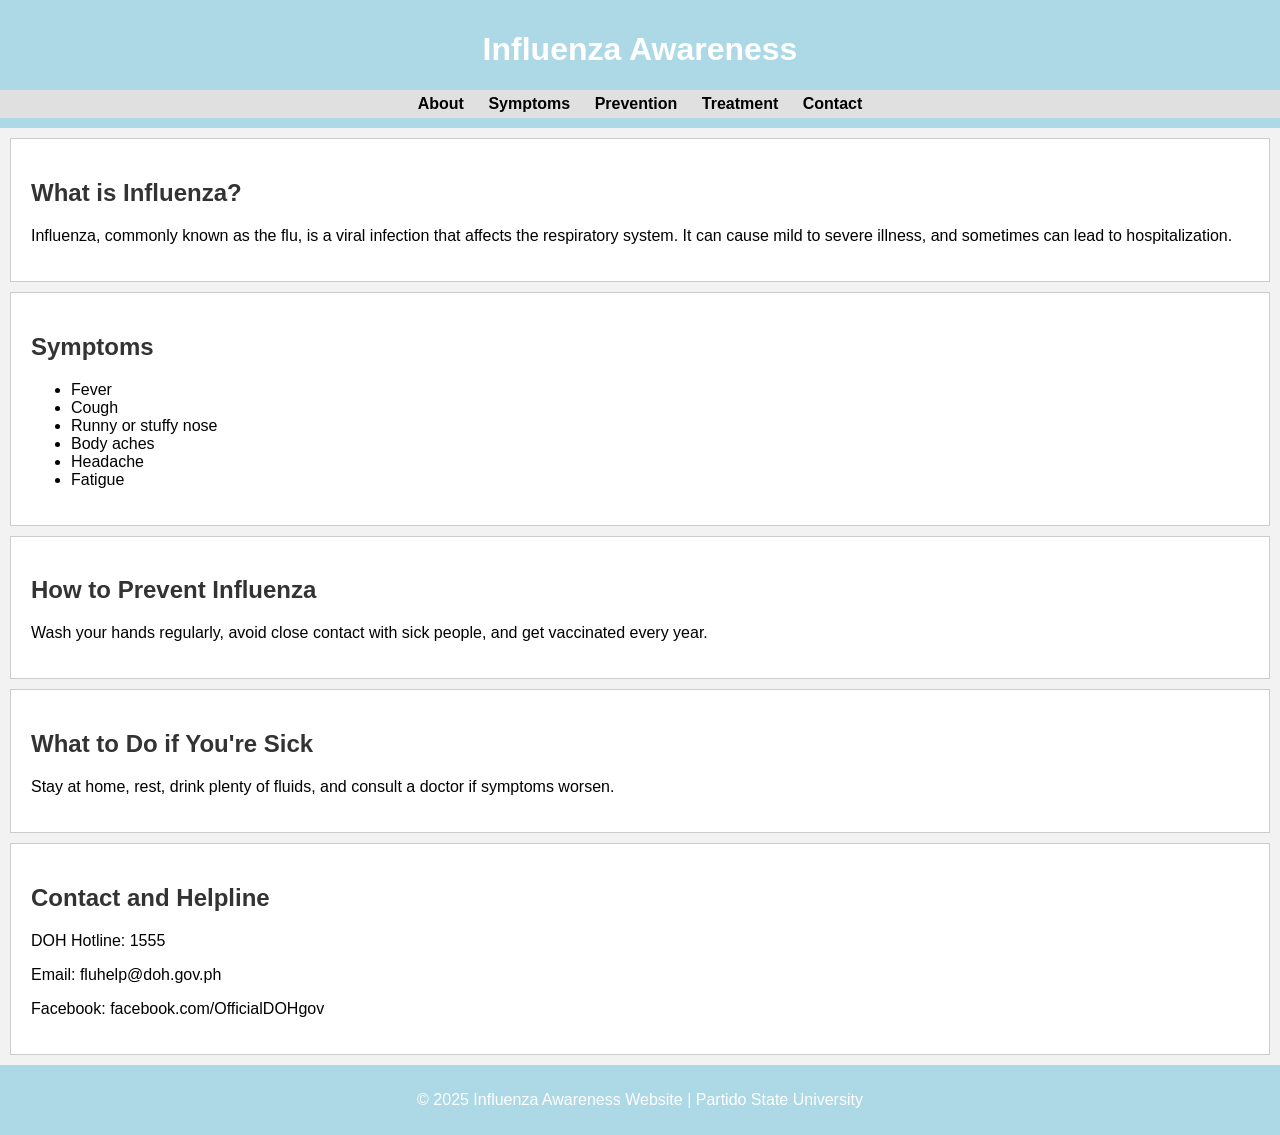
==== index.html @ 0a3682b6 "First commit version 1" ====
<!DOCTYPE html>
<html lang="en">
<head>
  <meta charset="UTF-8">
  <meta name="viewport" content="width=device-width, initial-scale=1.0">
  <title>Influenza Awareness Website - Version 1</title>
  <link rel="stylesheet" href="style.css">
</head>
<body>
  <header>
    <h1>Influenza Awareness</h1>
    <nav>
      <a href="#about">About</a>
      <a href="#symptoms">Symptoms</a>
      <a href="#prevention">Prevention</a>
      <a href="#treatment">Treatment</a>
      <a href="#contact">Contact</a>
    </nav>
  </header>

  <section id="about">
    <h2>What is Influenza?</h2>
    <p>Influenza, commonly known as the flu, is a viral infection that affects the respiratory system. 
       It can cause mild to severe illness, and sometimes can lead to hospitalization.</p>
  </section>

  <section id="symptoms">
    <h2>Symptoms</h2>
    <ul>
      <li>Fever</li>
      <li>Cough</li>
      <li>Runny or stuffy nose</li>
      <li>Body aches</li>
      <li>Headache</li>
      <li>Fatigue</li>
    </ul>
  </section>

  <section id="prevention">
    <h2>How to Prevent Influenza</h2>
    <p>Wash your hands regularly, avoid close contact with sick people, and get vaccinated every year.</p>
  </section>

  <section id="treatment">
    <h2>What to Do if You're Sick</h2>
    <p>Stay at home, rest, drink plenty of fluids, and consult a doctor if symptoms worsen.</p>
  </section>

  <section id="contact">
    <h2>Contact and Helpline</h2>
    <p>DOH Hotline: 1555</p>
    <p>Email: fluhelp@doh.gov.ph</p>
    <p>Facebook: facebook.com/OfficialDOHgov</p>
  </section>

  <footer>
    <p>© 2025 Influenza Awareness Website | Partido State University</p>
  </footer>
</body>
</html>
---- style.css ----
body {
  font-family: Arial, sans-serif;
  margin: 0;
  padding: 0;
  background-color: #f2f2f2;
}

header {
  background-color: lightblue;
  color: white;
  text-align: center;
  padding: 10px 0;
}

nav {
  background-color: #e0e0e0;
  padding: 5px;
}

nav a {
  text-decoration: none;
  color: black;
  margin: 0 10px;
  font-weight: bold;
}

section {
  padding: 20px;
  background-color: white;
  margin: 10px;
  border: 1px solid #ccc;
}

h2 {
  color: #333;
}

footer {
  background-color: lightblue;
  color: white;
  text-align: center;
  padding: 10px 0;
}
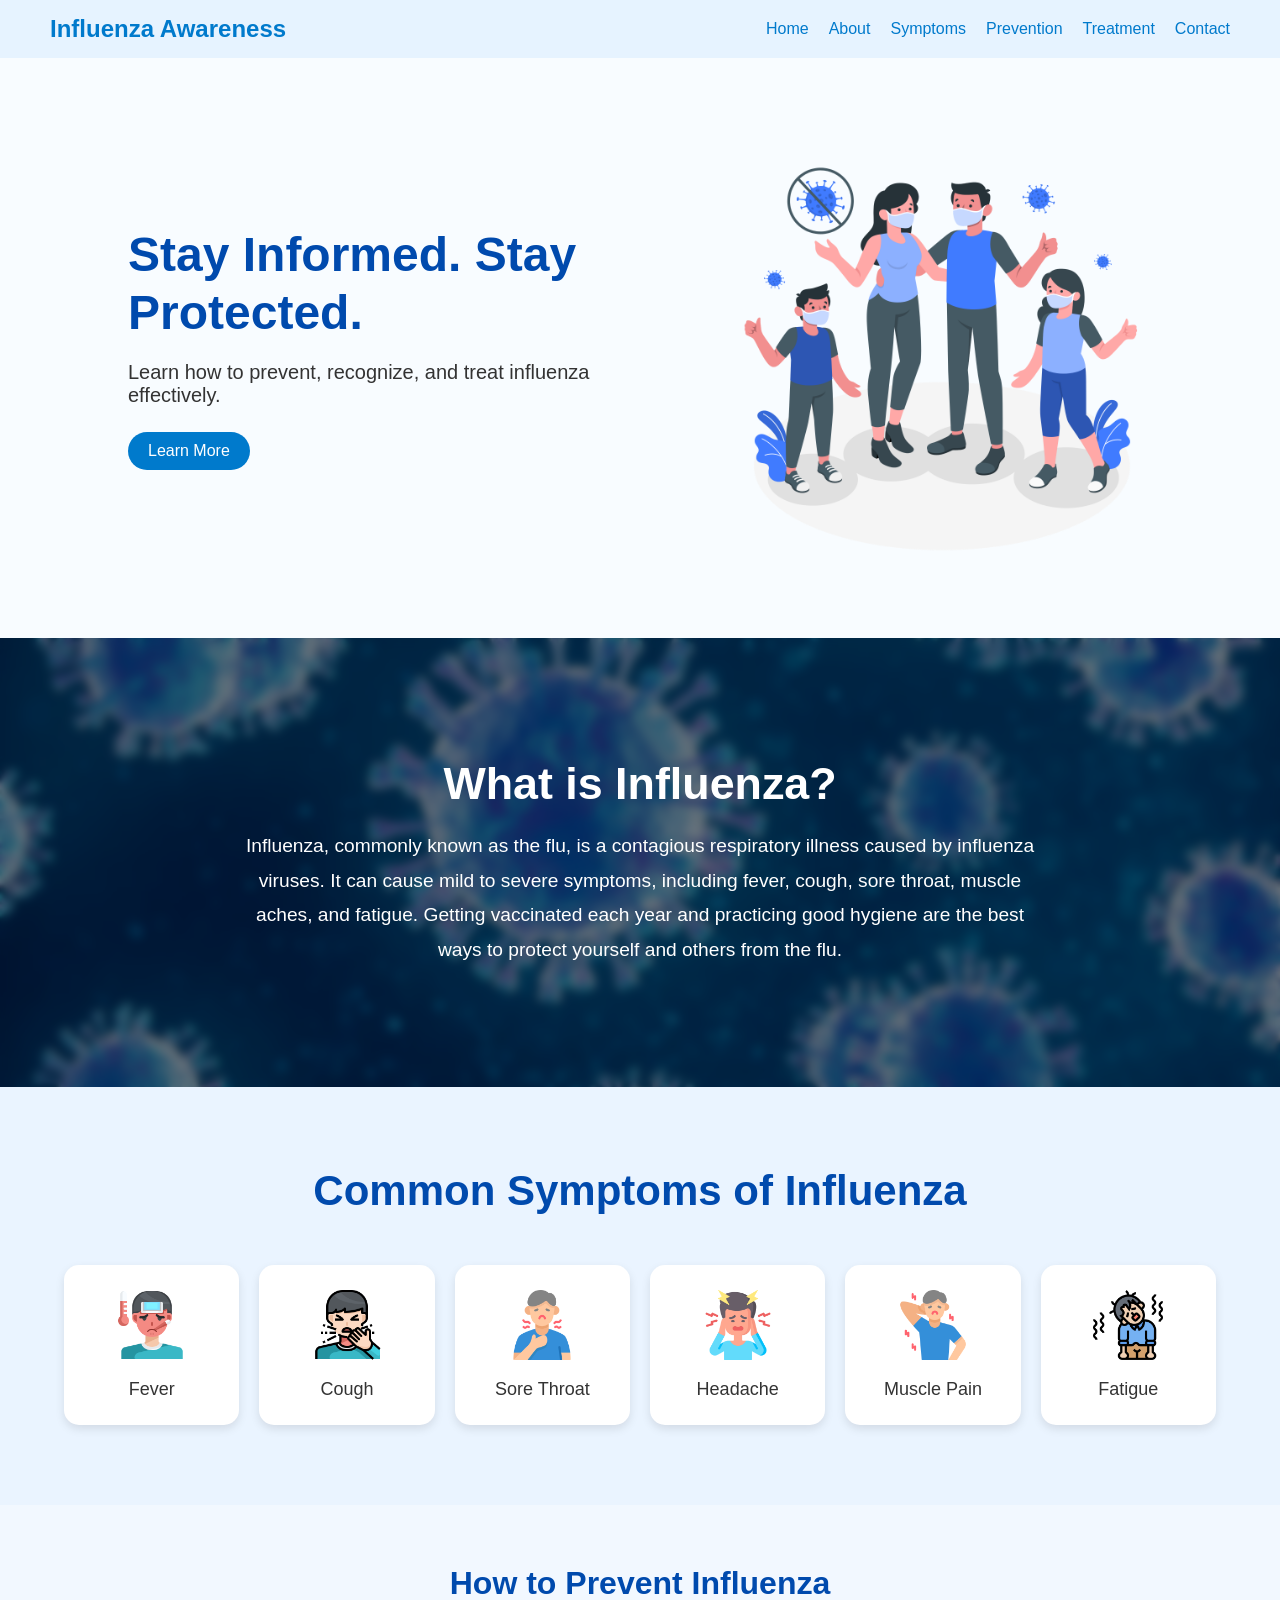
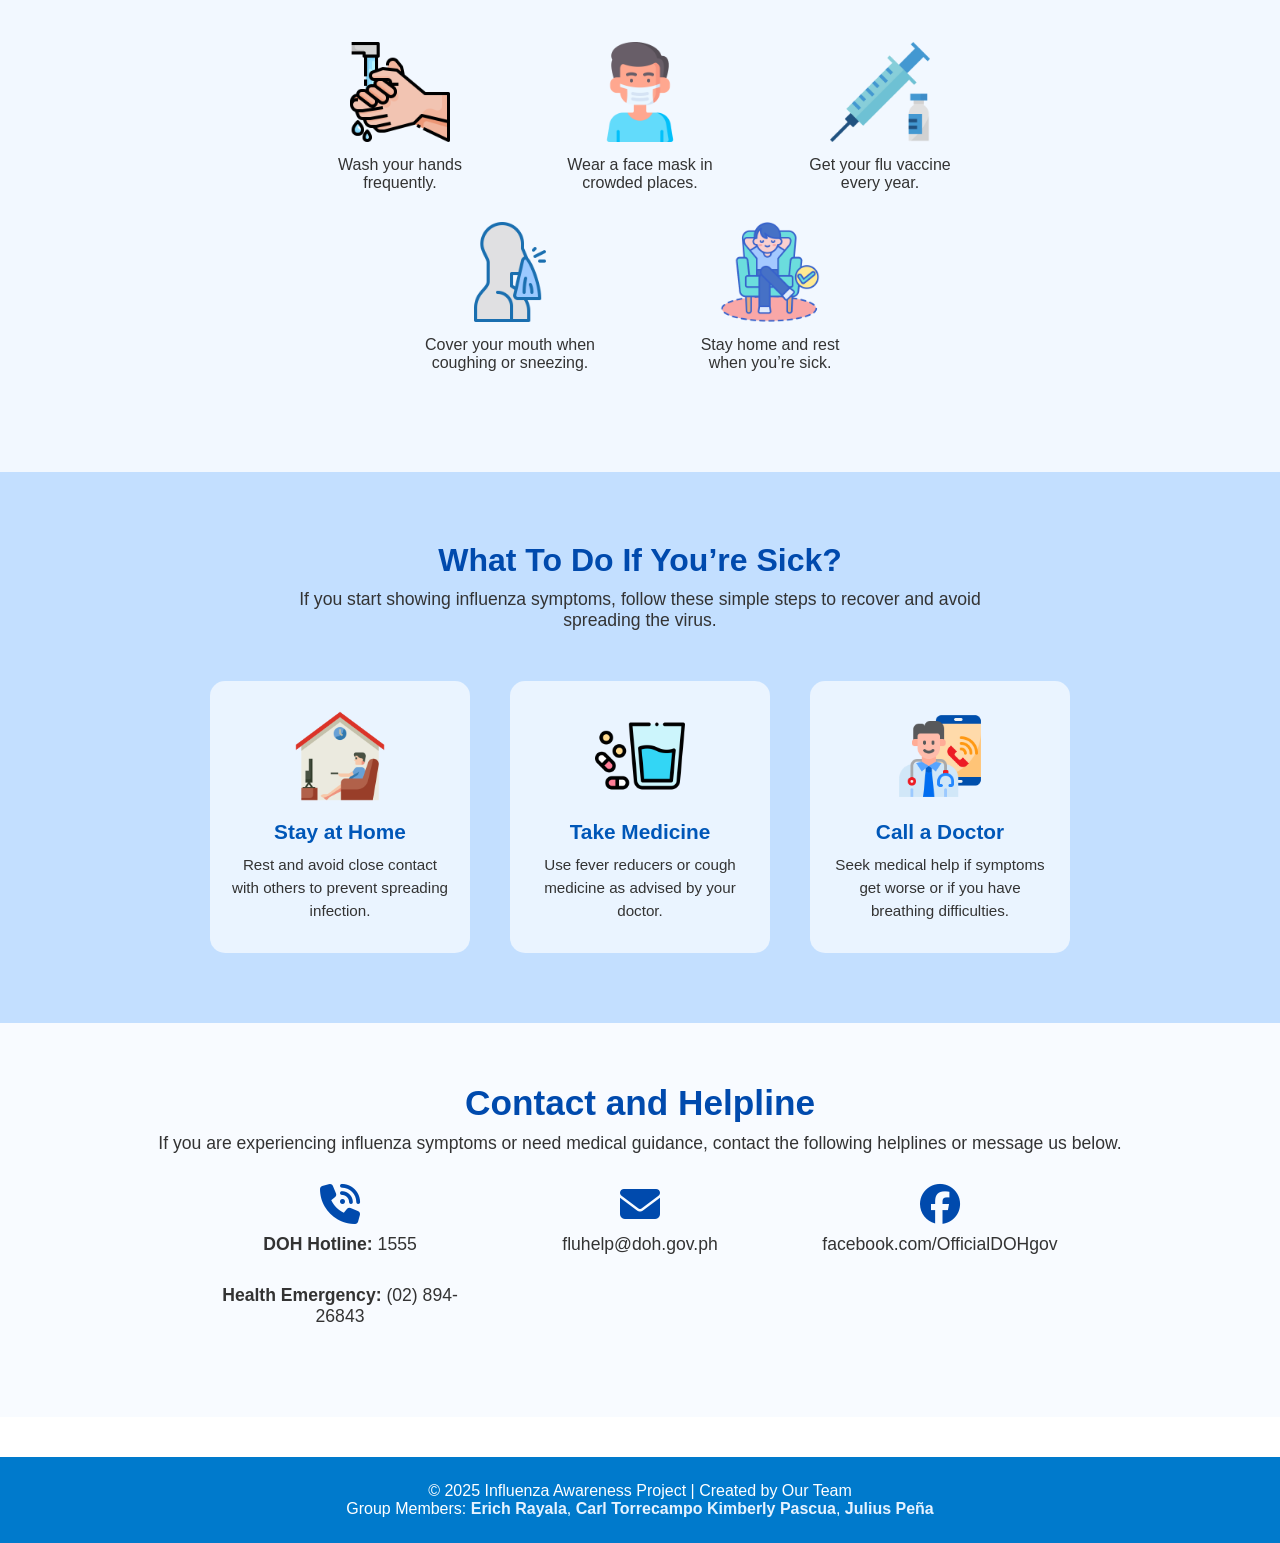
==== commit 75e6f8b6: "First Commit Version 2" ====
--- a/index.html
+++ b/index.html
@@ -1,60 +1,186 @@
 <!DOCTYPE html>
 <html lang="en">
 <head>
-  <meta charset="UTF-8">
-  <meta name="viewport" content="width=device-width, initial-scale=1.0">
-  <title>Influenza Awareness Website - Version 1</title>
-  <link rel="stylesheet" href="style.css">
+  <meta charset="UTF-8" />
+  <meta name="viewport" content="width=device-width, initial-scale=1.0" />
+  <title>Influenza Awareness</title>
+  <link rel="stylesheet" href="style.css" />
+  <link rel="stylesheet" href="https://cdnjs.cloudflare.com/ajax/libs/font-awesome/6.5.0/css/all.min.css">
+
+
 </head>
 <body>
+  <!-- Navigation Bar -->
   <header>
-    <h1>Influenza Awareness</h1>
-    <nav>
-      <a href="#about">About</a>
-      <a href="#symptoms">Symptoms</a>
-      <a href="#prevention">Prevention</a>
-      <a href="#treatment">Treatment</a>
-      <a href="#contact">Contact</a>
+    <nav class="navbar">
+      <h1 class="logo">Influenza Awareness</h1>
+      <ul class="nav-links">
+        <li><a href="#home">Home</a></li>
+        <li><a href="#about">About</a></li>
+        <li><a href="#symptoms">Symptoms</a></li>
+        <li><a href="#prevention">Prevention</a></li>
+        <li><a href="#sick">Treatment</a></li>
+        <li><a href="#contact">Contact</a></li>
+      </ul>
     </nav>
   </header>
 
-  <section id="about">
+  <!-- Hero Section -->
+  <section id="home" class="hero">
+  <div class="hero-text">
+    <h1>Stay Informed. Stay Protected.</h1>
+    <p>Learn how to prevent, recognize, and treat influenza effectively.</p>
+    <a href="#about" class="btn">Learn More</a>
+
+  </div>
+  <img src="maskmain.png" alt="Influenza Awareness">
+</section>
+
+  <!-- About Influenza -->
+ <section id="about">
+  <div class="content">
     <h2>What is Influenza?</h2>
-    <p>Influenza, commonly known as the flu, is a viral infection that affects the respiratory system. 
-       It can cause mild to severe illness, and sometimes can lead to hospitalization.</p>
-  </section>
+    <p>
+      Influenza, commonly known as the flu, is a contagious respiratory illness caused by influenza viruses.
+      It can cause mild to severe symptoms, including fever, cough, sore throat, muscle aches, and fatigue.
+      Getting vaccinated each year and practicing good hygiene are the best ways to protect yourself
+      and others from the flu.
+    </p>
+  </div>
+</section>
 
-  <section id="symptoms">
-    <h2>Symptoms</h2>
-    <ul>
-      <li>Fever</li>
-      <li>Cough</li>
-      <li>Runny or stuffy nose</li>
-      <li>Body aches</li>
-      <li>Headache</li>
-      <li>Fatigue</li>
-    </ul>
-  </section>
 
-  <section id="prevention">
-    <h2>How to Prevent Influenza</h2>
-    <p>Wash your hands regularly, avoid close contact with sick people, and get vaccinated every year.</p>
-  </section>
 
-  <section id="treatment">
-    <h2>What to Do if You're Sick</h2>
-    <p>Stay at home, rest, drink plenty of fluids, and consult a doctor if symptoms worsen.</p>
-  </section>
 
-  <section id="contact">
-    <h2>Contact and Helpline</h2>
-    <p>DOH Hotline: 1555</p>
-    <p>Email: fluhelp@doh.gov.ph</p>
-    <p>Facebook: facebook.com/OfficialDOHgov</p>
-  </section>
+  <!-- Symptoms -->
+  <section id="symptoms" class="symptoms-section">
+  <h2>Common Symptoms of Influenza</h2>
+  <div class="symptom-container">
+    <div class="symptom-box">
+      <img src="fever.png" alt="Fever Icon">
+      <p>Fever</p>
+    </div>
+    <div class="symptom-box">
+      <img src="cough.png" alt="Cough Icon">
+      <p>Cough</p>
+    </div>
+    <div class="symptom-box">
+      <img src="sore-throat.png" alt="Sore Throat Icon">
+      <p>Sore Throat</p>
+    </div>
+    <div class="symptom-box">
+      <img src="headache.png" alt="Headache Icon">
+      <p>Headache</p>
+    </div>
+    <div class="symptom-box">
+      <img src="muscle-pain.png" alt="Muscle Pain Icon">
+      <p>Muscle Pain</p>
+    </div>
+    <div class="symptom-box">
+      <img src="fatigue.png" alt="Fatigue Icon">
+      <p>Fatigue</p>
+    </div>
+  </div>
+</section>
 
+
+  <!-- Prevention -->
+ <section id="prevention" class="prevention-section">
+  <h2>How to Prevent Influenza</h2>
+
+  <!-- first row -->
+  <div class="prevent-row top-row">
+    <div class="prevent-item">
+      <img src="washing-hand.png" alt="Wash Hands">
+      <p>Wash your hands frequently.</p>
+    </div>
+
+    <div class="prevent-item">
+      <img src="mask.png" alt="Wear Mask">
+      <p>Wear a face mask in crowded places.</p>
+    </div>
+
+    <div class="prevent-item">
+      <img src="syringe.png" alt="Get Vaccinated">
+      <p>Get your flu vaccine every year.</p>
+    </div>
+  </div>
+
+  <!-- second row -->
+  <div class="prevent-row bottom-row">
+    <div class="prevent-item">
+      <img src="cover-your-cough.png" alt="Cover Cough">
+      <p>Cover your mouth when coughing or sneezing.</p>
+    </div>
+
+    <div class="prevent-item">
+      <img src="comfort-zone.png" alt="Rest">
+      <p>Stay home and rest when you’re sick.</p>
+    </div>
+  </div>
+</section>
+
+
+  <!-- Treatment -->
+  <section id="sick" class="sick-section">
+  <h2>What To Do If You’re Sick?</h2>
+  <p class="sick-intro">If you start showing influenza symptoms, follow these simple steps to recover and avoid spreading the virus.</p>
+
+  <div class="sick-cards">
+    <div class="sick-card">
+      <img src="stay-at-home.png" alt="Stay at Home">
+      <h3>Stay at Home</h3>
+      <p>Rest and avoid close contact with others to prevent spreading infection.</p>
+    </div>
+
+    <div class="sick-card">
+      <img src="take-medicines.png" alt="Take Medicine">
+      <h3>Take Medicine</h3>
+      <p>Use fever reducers or cough medicine as advised by your doctor.</p>
+    </div>
+
+    <div class="sick-card">
+      <img src="doctor.png" alt="Call a Doctor">
+      <h3>Call a Doctor</h3>
+      <p>Seek medical help if symptoms get worse or if you have breathing difficulties.</p>
+    </div>
+  </div>
+</section>
+
+<!-- CONTACT & HELPLINE SECTION -->
+<section id="contact">
+  <h2>Contact and Helpline</h2>
+  <p>If you are experiencing influenza symptoms or need medical guidance, contact the following helplines or message us below.</p>
+
+  <div class="contact-row">
+    <div class="contact-item">
+      <i class="fa-solid fa-phone-volume"></i>
+      <p><strong>DOH Hotline:</strong> 1555</p>
+      <p><strong>Health Emergency:</strong> (02) 894-26843</p>
+    </div>
+
+    <div class="contact-item">
+      <i class="fa-solid fa-envelope"></i>
+      <p><a href="mailto:fluhelp@doh.gov.ph">fluhelp@doh.gov.ph</a></p>
+    </div>
+
+    <div class="contact-item">
+      <i class="fa-brands fa-facebook"></i>
+      <p><a href="https://www.facebook.com/OfficialDOHgov" target="_blank">facebook.com/OfficialDOHgov</a></p>
+    </div>
+  </div>
+</section>
+
+
+ 
+  <!-- Footer -->
   <footer>
-    <p>© 2025 Influenza Awareness Website | Partido State University</p>
+    <p>© 2025 Influenza Awareness Project | Created by Our Team</p>
+    <p>Group Members: <strong>Erich Rayala</strong>, <strong>Carl Torrecampo</strong>
+    <strong>Kimberly Pascua</strong>, <strong>Julius Peña</strong>
+    </p>
   </footer>
+  <script src="script.js"></script>
+
 </body>
 </html>
--- a/style.css
+++ b/style.css
@@ -1,43 +1,490 @@
-body {
-  font-family: Arial, sans-serif;
+/* General Reset */
+html {
+  scroll-behavior: smooth;
+}
+
+* {
   margin: 0;
   padding: 0;
-  background-color: #f2f2f2;
-}
-
+  box-sizing: border-box;
+  font-family: 'Poppins', sans-serif;
+}
+
+/* Navbar */
 header {
-  background-color: lightblue;
+  background-color: #e6f3ff;
+  padding: 15px 50px;
+  position: sticky;
+  top: 0;
+  z-index: 100;
+}
+.navbar {
+  display: flex;
+  justify-content: space-between;
+  align-items: center;
+}
+.logo {
+  color: #007acc;
+}
+.nav-links {
+  list-style: none;
+  display: flex;
+  gap: 20px;
+}
+.nav-links a {
+  text-decoration: none;
+  color: #007acc;
+  font-weight: 500;
+  transition: 0.3s;
+}
+.nav-links a:hover {
+  color: #005999;
+}
+
+/* Hero Section */
+.hero {
+  display: flex;
+  justify-content: space-around;
+  align-items: center;
+  padding: 60px 50px;
+  background-color: #f9fcff;
+}
+.hero-content {
+  max-width: 500px;
+}
+.hero-content h2 {
+  font-size: 2.5rem;
+  color: #004f80;
+}
+.hero-content p {
+  margin: 15px 0;
+  color: #333;
+}
+.btn {
+  display: inline-block;
+  background-color: #007acc;
   color: white;
-  text-align: center;
-  padding: 10px 0;
-}
-
-nav {
-  background-color: #e0e0e0;
-  padding: 5px;
-}
-
-nav a {
+  padding: 10px 20px;
+  border-radius: 25px;
   text-decoration: none;
-  color: black;
-  margin: 0 10px;
+  transition: 0.3s;
+}
+.btn:hover {
+  background-color: #005999;
+}
+.hero-img {
+  width: 350px;
+}
+
+/* Sections */
+.section {
+  padding: 70px 50px;
+  text-align: center;
+}
+.section.light {
+  background-color: #f0f8ff;
+}
+.section h2 {
+  color: #004f80;
+  margin-bottom: 20px;
+}
+.section p {
+  color: #444;
+  max-width: 800px;
+  margin: 0 auto;
+}
+
+/* Cards */
+.cards {
+  display: flex;
+  justify-content: center;
+  flex-wrap: wrap;
+  gap: 20px;
+  margin-top: 20px;
+}
+.card {
+  background-color: #e6f3ff;
+  padding: 20px;
+  border-radius: 15px;
+  width: 180px;
+  font-weight: 500;
+  color: #004f80;
+  box-shadow: 0 2px 5px rgba(0,0,0,0.1);
+}
+
+/* Prevention List */
+.prevention-list {
+  list-style: none;
+  margin-top: 20px;
+}
+.prevention-list li {
+  margin: 10px 0;
+  color: #004f80;
+  font-weight: 500;
+}
+
+/* Contact */
+.contact-info p, .contact-info a {
+  color: #004f80;
+  font-size: 1.1em;
+}
+.contact-info a {
+  text-decoration: underline;
+}
+
+/* Footer */
+footer {
+  background-color: #007acc;
+  color: white;
+  text-align: center;
+  padding: 25px 0;
+  margin-top: 40px;
+}
+footer strong {
+  color: #e6f3ff;
+}
+
+/* HERO SECTION (text + image) */
+.hero {
+  display: flex;
+  align-items: center;
+  justify-content: space-between;
+  padding: 80px 10%;
+  background-color: #f8fcff;
+}
+
+/* Make the image a bit closer to text */
+.hero img {
+  width: 420px;
+  margin-left: 40px; /* smaller space between text and image */
+}
+
+/* Adjust text size and spacing */
+.hero-text {
+  max-width: 50%;
+}
+
+.hero-text h1 {
+  font-size: 48px; /* larger headline */
+  font-weight: 700;
+  color: #004aad;
+  line-height: 1.2; /* tighter lines */
+  margin-bottom: 20px;
+}
+
+.hero-text p {
+  font-size: 20px;
+  color: #333;
+  margin-bottom: 25px;
+}
+
+.hero-text button {
+  background-color: #007bff;
+  color: white;
+  padding: 12px 28px;
+  border: none;
+  border-radius: 25px;
+  font-size: 16px;
+  cursor: pointer;
+  transition: 0.3s;
+}
+
+.hero-text button:hover {
+  background-color: #0056b3;
+  transform: scale(1.05);
+}
+
+/* --- WHAT IS INFLUENZA SECTION --- */
+/* About Section - Influenza Explanation */
+#about {
+  position: relative;
+  background: url('virus.jpg') center/cover no-repeat;
+  color: white;
+  padding: 120px 60px;
+  text-align: center;
+  overflow: hidden;
+}
+
+/* This layer darkens + blurs the image */
+#about::before {
+  content: "";
+  position: absolute;
+  top: 0;
+  left: 0;
+  width: 100%;
+  height: 100%;
+  background: rgba(0, 20, 40, 0.6); /* darker tint */
+  backdrop-filter: blur(5px); /* subtle blur on background */
+  z-index: 0;
+}
+
+#about .content {
+  position: relative;
+  z-index: 1; /* keeps text on top */
+  max-width: 800px;
+  margin: 0 auto;
+}
+
+#about h2 {
+  font-size: 2.8rem;
   font-weight: bold;
-}
-
-section {
-  padding: 20px;
-  background-color: white;
-  margin: 10px;
-  border: 1px solid #ccc;
-}
-
-h2 {
-  color: #333;
-}
-
-footer {
-  background-color: lightblue;
-  color: white;
-  text-align: center;
-  padding: 10px 0;
-}
+  margin-bottom: 20px;
+}
+
+#about p {
+  font-size: 1.2rem;
+  line-height: 1.8;
+}
+
+
+/* --- SYMPTOMS SECTION --- */
+.symptoms-section {
+  text-align: center;
+  background-color: #eaf4ff;
+  padding: 80px 5%;
+}
+
+.symptoms-section h2 {
+  font-size: 42px;
+  color: #004aad;
+  margin-bottom: 50px;
+}
+
+/* Container for the 6 rectangles */
+.symptom-container {
+  display: flex;
+  justify-content: space-between;
+  gap: 20px;
+  flex-wrap: wrap; /* allows wrapping on smaller screens */
+}
+
+/* Each rectangle box */
+.symptom-box {
+  background-color: #ffffff;
+  border-radius: 15px;
+  box-shadow: 0 4px 10px rgba(0, 0, 0, 0.1);
+  flex: 1;
+  min-width: 150px;
+  max-width: 180px;
+  padding: 25px 10px;
+  text-align: center;
+  transition: transform 0.3s ease, box-shadow 0.3s ease;
+}
+
+.symptom-box:hover {
+  transform: translateY(-8px);
+  box-shadow: 0 6px 14px rgba(0, 0, 0, 0.15);
+}
+
+/* Icon inside each box */
+.symptom-box img {
+  width: 70px;
+  height: 70px;
+  margin-bottom: 15px;
+}
+
+/* Text inside each box */
+.symptom-box p {
+  font-size: 18px;
+  color: #333;
+  font-weight: 500;
+}
+
+/* Responsive (mobile view) */
+@media (max-width: 768px) {
+  .symptom-container {
+    justify-content: center;
+  }
+  .symptom-box {
+    max-width: 45%;
+    margin-bottom: 20px;
+  }
+}
+
+@media (max-width: 480px) {
+  .symptom-box {
+    max-width: 100%;
+  }
+}
+
+/*Prevention*/
+
+.prevention-section {
+  text-align: center;
+  padding: 60px 20px;
+  background-color: #f2f8ff;
+}
+
+.prevention-section h2 {
+  font-size: 2em;
+  color: #004aad;
+  margin-bottom: 40px;
+}
+
+.prevent-row {
+  display: flex;
+  justify-content: center;
+  gap: 60px;
+  margin-bottom: 40px;
+}
+
+.prevent-item {
+  text-align: center;
+  max-width: 180px;
+}
+
+.prevent-item img {
+  width: 100px;
+  height: 100px;
+  margin-bottom: 10px;
+  transition: transform 0.3s ease;
+}
+
+.prevent-item img:hover {
+  transform: scale(1.1);
+}
+
+.prevent-item p {
+  font-size: 1em;
+  color: #333;
+}
+
+/* bottom row centered under top row */
+.bottom-row {
+  justify-content: center;
+  gap: 80px;
+  margin-top: -10px;
+}
+
+/* mobile friendly */
+@media (max-width: 768px) {
+  .prevent-row {
+    flex-direction: column;
+    align-items: center;
+  }
+}
+
+/*TREATMENT*/
+.sick-section {
+  text-align: center;
+  padding: 70px 20px;
+  background-color: #c3dfff;
+}
+
+.sick-section h2 {
+  font-size: 2em;
+  color: #004aad;
+  margin-bottom: 10px;
+}
+
+.sick-intro {
+  color: #333;
+  max-width: 700px;
+  margin: 0 auto 50px;
+  font-size: 1.1em;
+}
+
+.sick-cards {
+  display: flex;
+  justify-content: center;
+  flex-wrap: wrap;
+  gap: 40px;
+}
+
+.sick-card {
+  background: #eaf4ff;
+  border-radius: 15px;
+  padding: 30px 20px;
+  width: 260px;
+  transition: transform 0.3s ease, box-shadow 0.3s ease;
+}
+
+.sick-card:hover {
+  transform: translateY(-8px);
+  box-shadow: 0 6px 20px rgba(0,0,0,0.1);
+}
+
+.sick-card img {
+  width: 90px;
+  height: 90px;
+  margin-bottom: 15px;
+}
+
+.sick-card h3 {
+  color: #0057b8;
+  font-size: 1.3em;
+  margin-bottom: 10px;
+}
+
+.sick-card p {
+  color: #333;
+  font-size: 0.95em;
+  line-height: 1.5;
+}
+
+/* mobile friendly */
+@media (max-width: 768px) {
+  .sick-cards {
+    flex-direction: column;
+    align-items: center;
+  }
+
+  .sick-card {
+    width: 85%;
+  }
+}
+
+/* CONTACT & HELPLINE SECTION */
+#contact {
+  background-color: #f8fbff;
+  padding: 60px 20px;
+  text-align: center;
+  font-family: 'Poppins', sans-serif;
+}
+
+#contact h2 {
+  color: #004aad;
+  font-size: 2.2em;
+  margin-bottom: 10px;
+}
+
+#contact p {
+  color: #333;
+  font-size: 1.1em;
+  margin-bottom: 30px;
+}
+
+.contact-row {
+  display: flex;
+  justify-content: center;
+  gap: 50px;
+  flex-wrap: wrap; /* para responsive sa smaller screens */
+}
+
+.contact-item {
+  width: 250px;
+  text-align: center;
+}
+
+.contact-item i {
+  font-size: 2.5em;
+  color: #004aad;
+  margin-bottom: 10px;
+}
+
+.contact-item h3 {
+  color: #004aad;
+  font-size: 1.4em;
+  margin-bottom: 8px;
+}
+
+.contact-item a {
+  color: #333;
+  text-decoration: none;
+  font-weight: 500;
+}
+
+.contact-item a:hover {
+  color: #004aad;
+  text-decoration: underline;
+}
